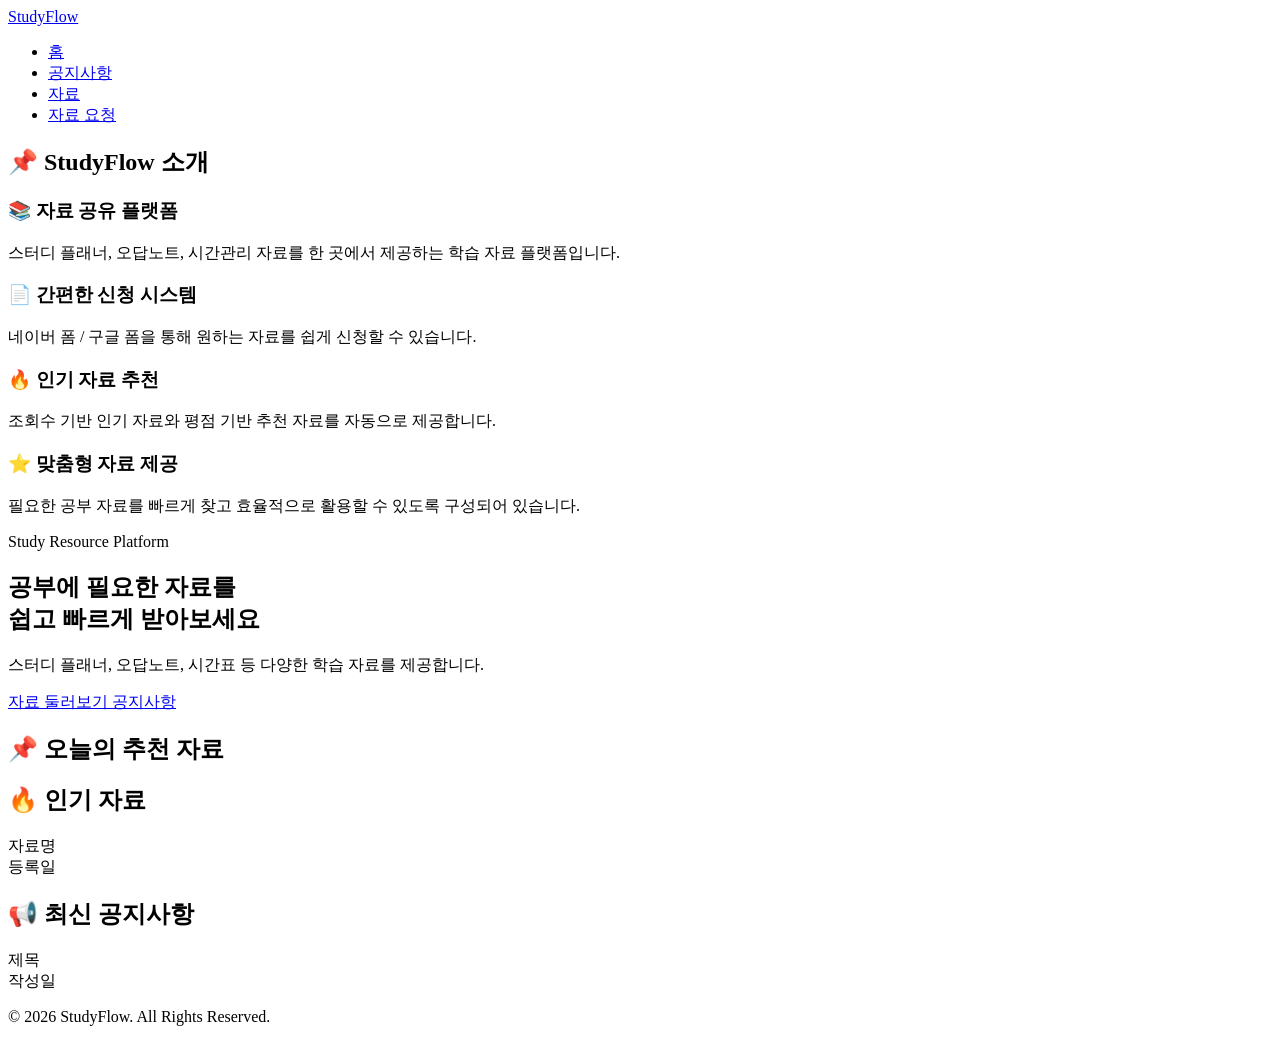
==== index.html @ 9513d9bd "Add files via upload" ====
<!DOCTYPE html>
<html lang="ko">
<head>
    <meta charset="UTF-8">
    <meta name="viewport" content="width=device-width, initial-scale=1.0">
    <title>StudyFlow - 공부 자료 공유 플랫폼</title>

    <link rel="stylesheet" href="css/style.css">
</head>
<body>

<header>
    <div class="container navbar">

        <a href="index.html" class="logo">
            StudyFlow
        </a>

        <nav>
            <ul>
                <li><a href="index.html" class="active">홈</a></li>
                <li><a href="notice.html">공지사항</a></li>
                <li><a href="products.html">자료</a></li>
                <li><a href="request.html">자료 요청</a></li>
            </ul>
        </nav>

    </div>
</header>

<section class="hero">

    <section class="section">

    <div class="container">

        <h2 class="section-title">
            📌 StudyFlow 소개
        </h2>

        <div class="intro-grid">

            <div class="intro-card">
                <h3>📚 자료 공유 플랫폼</h3>
                <p>
                    스터디 플래너, 오답노트, 시간관리 자료를
                    한 곳에서 제공하는 학습 자료 플랫폼입니다.
                </p>
            </div>

            <div class="intro-card">
                <h3>📄 간편한 신청 시스템</h3>
                <p>
                    네이버 폼 / 구글 폼을 통해
                    원하는 자료를 쉽게 신청할 수 있습니다.
                </p>
            </div>

            <div class="intro-card">
                <h3>🔥 인기 자료 추천</h3>
                <p>
                    조회수 기반 인기 자료와
                    평점 기반 추천 자료를 자동으로 제공합니다.
                </p>
            </div>

            <div class="intro-card">
                <h3>⭐ 맞춤형 자료 제공</h3>
                <p>
                    필요한 공부 자료를 빠르게 찾고
                    효율적으로 활용할 수 있도록 구성되어 있습니다.
                </p>
            </div>

        </div>

    </div>

</section>

    <div class="container">

        <span class="badge">
            Study Resource Platform
        </span>

        <h1>
            공부에 필요한 자료를<br>
            쉽고 빠르게 받아보세요
        </h1>

        <p>
            스터디 플래너, 오답노트, 시간표 등
            다양한 학습 자료를 제공합니다.
        </p>

        <div class="hero-buttons">

            <a href="products.html"
               class="btn-primary">

                자료 둘러보기

            </a>

            <a href="notice.html"
               class="btn-secondary">

                공지사항

            </a>

        </div>

    </div>

</section>

<section class="section">

    <div class="container">

        <h2 class="section-title">
            📌 오늘의 추천 자료
        </h2>

        <div id="featuredProduct"></div>

    </div>

</section>

<section class="section">

    <div class="container">

        <h2 class="section-title">
            🔥 인기 자료
        </h2>

        <div class="board-header">
            <div>자료명</div>
            <div>등록일</div>
        </div>

        <div id="popularProducts"></div>

    </div>

</section>

<section class="section">

    <div class="container">

        <h2 class="section-title">
            📢 최신 공지사항
        </h2>

        <div class="board-header">
            <div>제목</div>
            <div>작성일</div>
        </div>

        <div id="latestNotices"></div>

    </div>

</section>

<footer>

    <div class="container">

        <p>
            © 2026 StudyFlow. All Rights Reserved.
        </p>

    </div>

</footer>

<script src="js/main.js"></script>

</body>
</html>
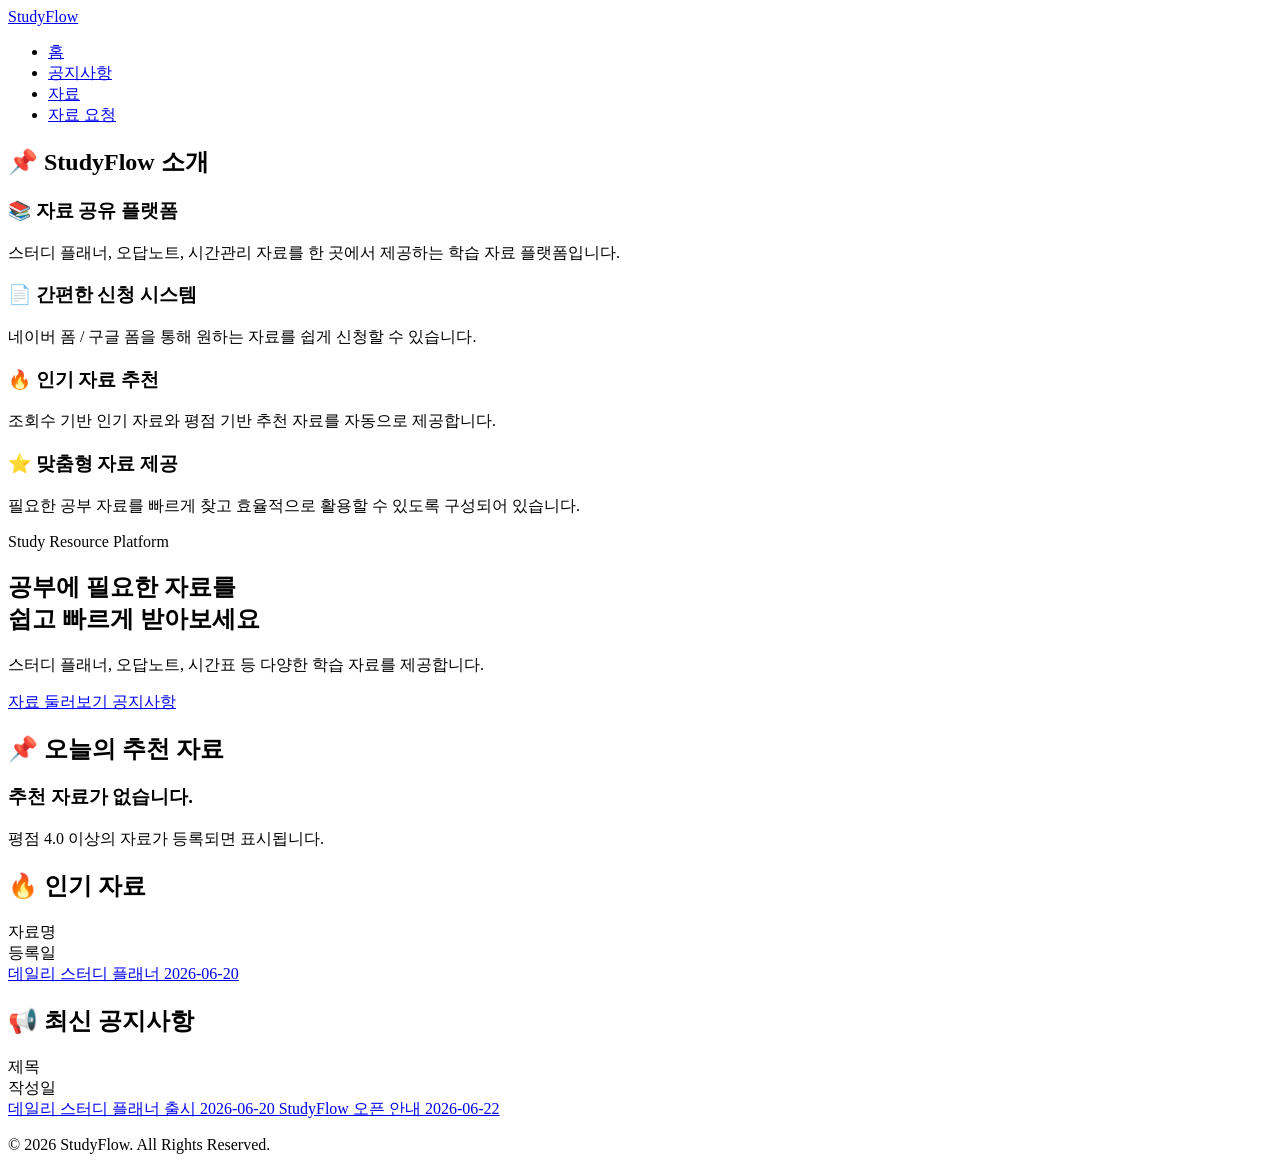
==== commit 35d1468b: "Update index.html" ====
--- a/index.html
+++ b/index.html
@@ -1,11 +1,58 @@
 <!DOCTYPE html>
 <html lang="ko">
 <head>
+
+    <!-- =========================
+        기본 설정
+    ========================== -->
     <meta charset="UTF-8">
     <meta name="viewport" content="width=device-width, initial-scale=1.0">
-    <title>StudyFlow - 공부 자료 공유 플랫폼</title>
-
-    <link rel="stylesheet" href="css/style.css">
+
+    <!-- =========================
+        SEO 핵심
+    ========================== -->
+    <title>StudyFlow | 공부 자료 공유 플랫폼</title>
+
+    <meta name="description"
+          content="StudyFlow는 스터디 플래너, 오답노트, 공부 계획표 등 학습 자료를 무료로 제공하는 플랫폼입니다.">
+
+    <meta name="keywords"
+          content="스터디 플래너, 공부 계획표, 오답노트, 공부 자료, 학습 자료, PDF 다운로드">
+
+    <meta name="author" content="StudyFlow">
+
+    <!-- =========================
+        검색엔진 수집
+    ========================== -->
+    <meta name="robots" content="index, follow">
+
+    <!-- =========================
+        Open Graph (카톡/디스코드 미리보기)
+    ========================== -->
+    <meta property="og:title" content="StudyFlow | 공부 자료 플랫폼">
+    <meta property="og:description" content="스터디 플래너, 오답노트 등 무료 공부 자료 제공">
+    <meta property="og:type" content="website">
+    <meta property="og:url" content="https://studyflow.kro.kr">
+    <meta property="og:image" content="https://studyflow.kro.kr/og-image.png">
+
+    <!-- =========================
+        Twitter 카드
+    ========================== -->
+    <meta name="twitter:card" content="summary_large_image">
+    <meta name="twitter:title" content="StudyFlow">
+    <meta name="twitter:description" content="무료 스터디 플래너 & 공부 자료">
+    <meta name="twitter:image" content="https://studyflow.kro.kr/og-image.png">
+
+    <!-- =========================
+        파비콘
+    ========================== -->
+    <link rel="icon" href="/favicon.ico">
+
+    <!-- =========================
+        CSS
+    ========================== -->
+    <link rel="stylesheet" href="style.css">
+
 </head>
 <body>
 
@@ -183,4 +230,4 @@
 <script src="js/main.js"></script>
 
 </body>
-</html>+</html>
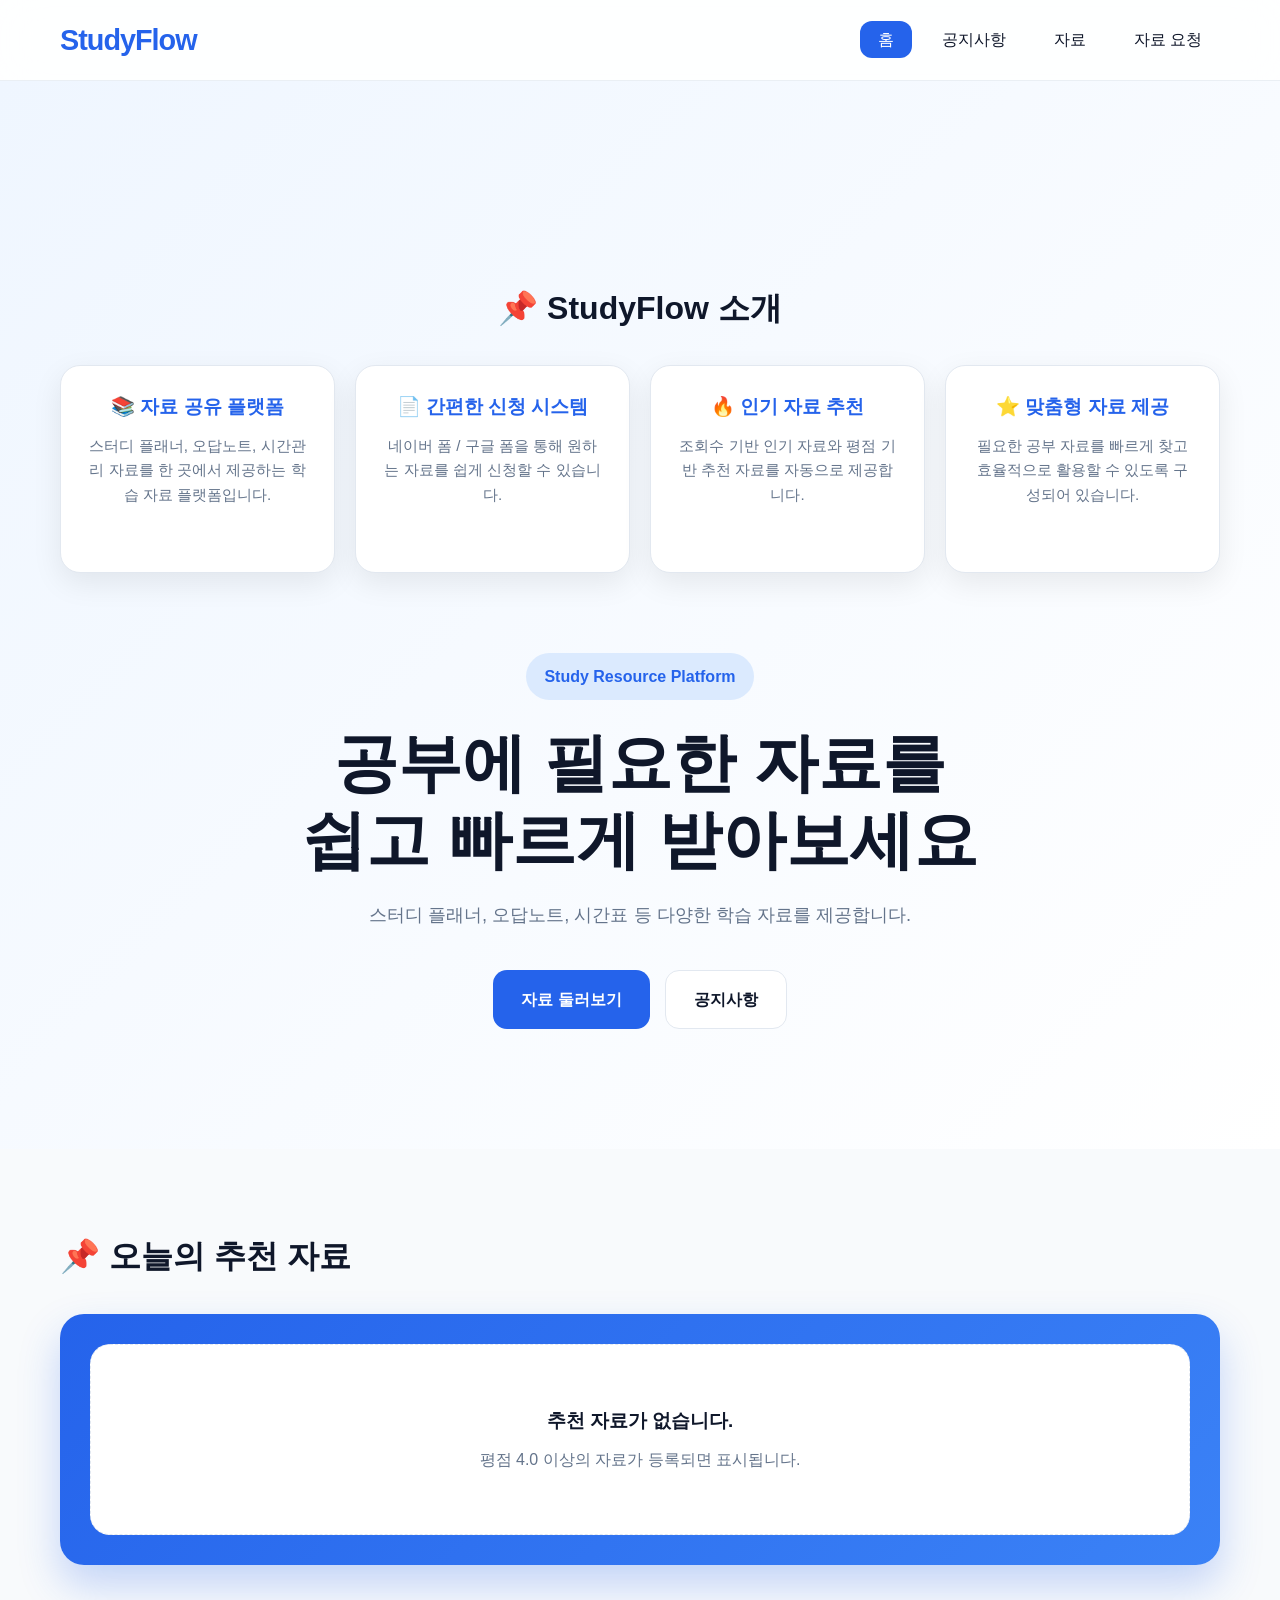
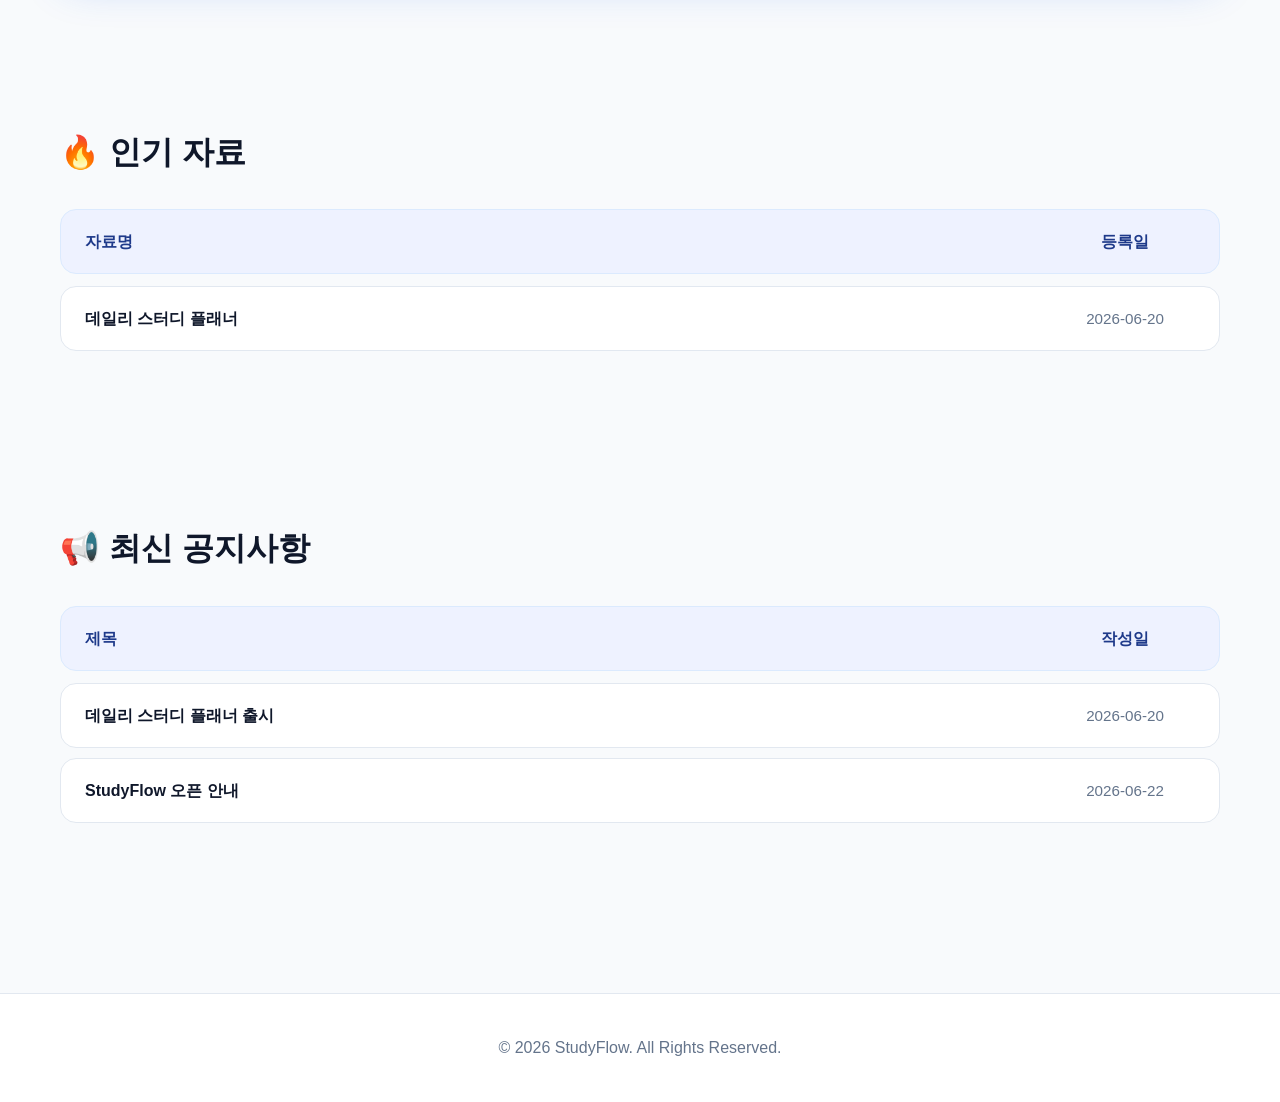
==== commit da8cb87e: "Update index.html" ====
--- a/index.html
+++ b/index.html
@@ -51,7 +51,7 @@
     <!-- =========================
         CSS
     ========================== -->
-    <link rel="stylesheet" href="style.css">
+    <link rel="stylesheet" href="css/style.css">
 
 </head>
 <body>
--- a/css/style.css
+++ b/css/style.css
@@ -0,0 +1,1671 @@
+/* =========================
+   RESET
+========================= */
+
+*{
+    margin:0;
+    padding:0;
+    box-sizing:border-box;
+}
+
+:root{
+
+    --primary:#2563eb;
+    --primary-dark:#1d4ed8;
+
+    --secondary:#f8fafc;
+
+    --text:#0f172a;
+    --text-light:#64748b;
+
+    --border:#e2e8f0;
+
+    --shadow:
+        0 10px 30px rgba(0,0,0,.08);
+
+    --radius:18px;
+
+    --container:1200px;
+}
+
+html{
+    scroll-behavior:smooth;
+}
+
+body{
+
+    font-family:
+        "Pretendard",
+        "Noto Sans KR",
+        sans-serif;
+
+    background:#f8fafc;
+
+    color:var(--text);
+
+    line-height:1.7;
+}
+
+
+/* =========================
+   공통
+========================= */
+
+.container{
+
+    width:100%;
+    max-width:var(--container);
+
+    margin:0 auto;
+
+    padding:0 20px;
+}
+
+.section{
+    padding:80px 0;
+}
+
+.section-title{
+
+    font-size:2rem;
+
+    font-weight:800;
+
+    margin-bottom:30px;
+}
+
+a{
+    text-decoration:none;
+    color:inherit;
+}
+
+img{
+    max-width:100%;
+    display:block;
+}
+
+
+/* =========================
+   HEADER
+========================= */
+
+header{
+
+    position:sticky;
+
+    top:0;
+
+    z-index:1000;
+
+    backdrop-filter:blur(20px);
+
+    background:
+        rgba(255,255,255,.85);
+
+    border-bottom:
+        1px solid rgba(226,232,240,.7);
+}
+
+.navbar{
+
+    display:flex;
+
+    justify-content:space-between;
+
+    align-items:center;
+
+    height:80px;
+}
+
+.logo{
+
+    font-size:1.8rem;
+
+    font-weight:900;
+
+    color:var(--primary);
+
+    letter-spacing:-1px;
+}
+
+nav ul{
+
+    display:flex;
+
+    gap:12px;
+
+    list-style:none;
+}
+
+nav a{
+
+    padding:10px 18px;
+
+    border-radius:12px;
+
+    transition:.25s;
+}
+
+nav a:hover{
+
+    background:#eff6ff;
+
+    color:var(--primary);
+}
+
+nav a.active{
+
+    background:var(--primary);
+
+    color:white;
+}
+
+
+/* =========================
+   HERO
+========================= */
+
+.hero{
+
+    padding:120px 0;
+
+    text-align:center;
+
+    background:
+        linear-gradient(
+            135deg,
+            #eff6ff,
+            #ffffff
+        );
+}
+
+.badge{
+
+    display:inline-block;
+
+    padding:10px 18px;
+
+    border-radius:999px;
+
+    background:#dbeafe;
+
+    color:var(--primary);
+
+    font-weight:700;
+
+    margin-bottom:25px;
+}
+
+.hero h1{
+
+    font-size:4rem;
+
+    font-weight:900;
+
+    line-height:1.2;
+
+    margin-bottom:20px;
+}
+
+.hero p{
+
+    max-width:700px;
+
+    margin:0 auto;
+
+    color:var(--text-light);
+
+    font-size:1.15rem;
+
+    margin-bottom:40px;
+}
+
+.hero-buttons{
+
+    display:flex;
+
+    justify-content:center;
+
+    gap:15px;
+
+    flex-wrap:wrap;
+}
+
+
+/* =========================
+   BUTTON
+========================= */
+
+.btn-primary{
+
+    display:inline-flex;
+
+    align-items:center;
+
+    justify-content:center;
+
+    padding:15px 28px;
+
+    border-radius:14px;
+
+    background:var(--primary);
+
+    color:white;
+
+    font-weight:700;
+
+    transition:.25s;
+}
+
+.btn-primary:hover{
+
+    background:var(--primary-dark);
+
+    transform:translateY(-2px);
+}
+
+.btn-secondary{
+
+    display:inline-flex;
+
+    align-items:center;
+
+    justify-content:center;
+
+    padding:15px 28px;
+
+    border-radius:14px;
+
+    border:1px solid var(--border);
+
+    background:white;
+
+    font-weight:700;
+
+    transition:.25s;
+}
+
+.btn-secondary:hover{
+
+    transform:translateY(-2px);
+
+    box-shadow:var(--shadow);
+}
+
+
+/* =========================
+   PAGE HEADER
+========================= */
+
+.page-header{
+
+    padding:90px 0 60px;
+
+    text-align:center;
+}
+
+.page-header h1{
+
+    font-size:3rem;
+
+    font-weight:900;
+
+    margin-bottom:15px;
+}
+
+.page-header p{
+
+    color:var(--text-light);
+}
+
+
+/* =========================
+   CARD
+========================= */
+
+.card{
+
+    background:white;
+
+    border-radius:var(--radius);
+
+    padding:25px;
+
+    box-shadow:var(--shadow);
+}
+
+
+/* =========================
+   BOARD
+========================= */
+
+.board-header{
+
+    display:grid;
+
+    grid-template-columns:
+        1fr 140px;
+
+    background:#eef2ff;
+
+    border:1px solid #dbeafe;
+
+    border-radius:16px;
+
+    padding:18px 24px;
+
+    font-weight:800;
+
+    color:#1e3a8a;
+
+    margin-bottom:12px;
+}
+
+.board-header div:last-child{
+    text-align:center;
+}
+
+
+.board-row{
+
+    display:grid;
+
+    grid-template-columns:
+        1fr 140px;
+
+    align-items:center;
+
+    background:white;
+
+    padding:18px 24px;
+
+    margin-bottom:10px;
+
+    border-radius:16px;
+
+    border:1px solid var(--border);
+
+    transition:.25s;
+}
+
+.board-row:hover{
+
+    transform:translateY(-3px);
+
+    box-shadow:
+        0 15px 35px rgba(37,99,235,.08);
+
+    border-color:#bfdbfe;
+}
+
+.board-row span:first-child{
+
+    font-weight:600;
+
+    overflow:hidden;
+
+    text-overflow:ellipsis;
+
+    white-space:nowrap;
+}
+
+.board-row span:last-child{
+
+    text-align:center;
+
+    color:var(--text-light);
+
+    font-size:.95rem;
+}
+
+
+/* =========================
+   SEARCH
+========================= */
+
+.search-box{
+
+    margin-bottom:25px;
+}
+
+.search-box input{
+
+    width:100%;
+
+    padding:16px 20px;
+
+    border:1px solid var(--border);
+
+    border-radius:16px;
+
+    background:white;
+
+    font-size:1rem;
+
+    transition:.25s;
+}
+
+.search-box input:focus{
+
+    outline:none;
+
+    border-color:var(--primary);
+
+    box-shadow:
+        0 0 0 4px
+        rgba(37,99,235,.1);
+}
+
+
+/* =========================
+   CATEGORY
+========================= */
+
+.category-filter{
+
+    display:flex;
+
+    flex-wrap:wrap;
+
+    gap:10px;
+
+    margin-bottom:25px;
+}
+
+.category-btn{
+
+    border:none;
+
+    cursor:pointer;
+
+    padding:12px 18px;
+
+    border-radius:999px;
+
+    background:white;
+
+    border:1px solid var(--border);
+
+    font-weight:600;
+
+    transition:.25s;
+}
+
+.category-btn:hover{
+
+    border-color:#93c5fd;
+
+    color:var(--primary);
+}
+
+.category-btn.active{
+
+    background:var(--primary);
+
+    color:white;
+
+    border-color:var(--primary);
+}
+
+
+/* =========================
+   SORT
+========================= */
+
+.sort-box{
+
+    display:flex;
+
+    justify-content:flex-end;
+
+    margin-bottom:25px;
+}
+
+.sort-box select{
+
+    padding:12px 16px;
+
+    border-radius:14px;
+
+    border:1px solid var(--border);
+
+    background:white;
+
+    cursor:pointer;
+
+    font-size:.95rem;
+}
+
+.sort-box select:focus{
+
+    outline:none;
+
+    border-color:var(--primary);
+}
+
+
+/* =========================
+   FEATURED PRODUCT
+========================= */
+
+#featuredProduct{
+
+    background:
+        linear-gradient(
+            135deg,
+            #2563eb,
+            #3b82f6
+        );
+
+    border-radius:24px;
+
+    padding:30px;
+
+    color:white;
+
+    box-shadow:
+        0 20px 40px
+        rgba(37,99,235,.25);
+}
+
+#featuredProduct .board-row{
+
+    background:transparent;
+
+    border:none;
+
+    padding:0;
+
+    color:white;
+
+    margin:0;
+
+    box-shadow:none;
+}
+
+#featuredProduct .board-row:hover{
+
+    transform:none;
+}
+
+#featuredProduct span{
+
+    color:white !important;
+
+    font-size:1.1rem;
+}
+
+
+/* =========================
+   CONTENT PAGE
+========================= */
+
+.content-page{
+
+    background:white;
+
+    border-radius:24px;
+
+    padding:40px;
+
+    box-shadow:var(--shadow);
+}
+
+.content-page h1{
+
+    font-size:2.3rem;
+
+    margin-bottom:15px;
+
+    line-height:1.3;
+}
+
+.meta{
+
+    color:var(--text-light);
+
+    margin-bottom:25px;
+
+    padding-bottom:20px;
+
+    border-bottom:
+        1px solid var(--border);
+}
+
+#content{
+
+    margin-top:30px;
+
+    line-height:1.9;
+}
+
+#content p{
+
+    margin-bottom:18px;
+}
+
+
+/* =========================
+   FOOTER
+========================= */
+
+footer{
+
+    margin-top:80px;
+
+    background:white;
+
+    border-top:
+        1px solid var(--border);
+
+    padding:40px 0;
+
+    text-align:center;
+
+    color:var(--text-light);
+}
+
+
+/* =========================
+   PRODUCT STATS (수정본)
+========================= */
+
+.stats{
+
+    display:grid;
+
+    grid-template-columns:
+        repeat(auto-fit, minmax(160px, 1fr));
+
+    gap:15px;
+
+    margin:30px 0;
+}
+
+.stat-card{
+
+    background:white;
+
+    border:1px solid var(--border);
+
+    border-radius:18px;
+
+    padding:22px;
+
+    text-align:center;
+
+    transition:.25s;
+
+}
+
+.stat-card:hover{
+
+    transform:translateY(-4px);
+
+    box-shadow:
+        0 12px 25px rgba(0,0,0,.08);
+}
+
+.stat-card strong{
+
+    display:block;
+
+    font-size:1.6rem;
+
+    font-weight:800;
+
+    color:var(--primary);
+
+    margin-bottom:6px;
+}
+
+.stat-card span{
+
+    color:var(--text-light);
+
+    font-size:.9rem;
+}
+
+/* =========================
+   PREVIEW IMAGE
+========================= */
+
+.preview-image{
+
+    width:100%;
+
+    border-radius:20px;
+
+    margin:30px 0;
+
+    border:1px solid var(--border);
+
+    box-shadow:
+        0 10px 25px rgba(0,0,0,.06);
+
+    transition:.3s;
+}
+
+.preview-image:hover{
+
+    transform:scale(1.01);
+}
+
+
+/* =========================
+   TAGS
+========================= */
+
+.tags{
+
+    display:flex;
+
+    flex-wrap:wrap;
+
+    gap:10px;
+
+    margin:25px 0;
+}
+
+.tag{
+
+    display:inline-flex;
+
+    align-items:center;
+
+    padding:8px 14px;
+
+    border-radius:999px;
+
+    background:#eff6ff;
+
+    color:var(--primary);
+
+    font-size:.9rem;
+
+    font-weight:700;
+
+    border:1px solid #bfdbfe;
+}
+
+.tag:hover{
+
+    background:#dbeafe;
+}
+
+
+/* =========================
+   DOWNLOAD BOX
+========================= */
+
+.download-box{
+
+    margin-top:40px;
+
+    padding:30px;
+
+    border-radius:24px;
+
+    background:
+        linear-gradient(
+            135deg,
+            #eff6ff,
+            #ffffff
+        );
+
+    border:1px solid #dbeafe;
+}
+
+.download-box h3{
+
+    font-size:1.4rem;
+
+    margin-bottom:10px;
+}
+
+.download-box p{
+
+    color:var(--text-light);
+
+    margin-bottom:20px;
+}
+
+
+/* =========================
+   REQUEST PAGE
+========================= */
+
+.request-card{
+
+    background:white;
+
+    border-radius:24px;
+
+    padding:40px;
+
+    text-align:center;
+
+    box-shadow:var(--shadow);
+}
+
+.request-card h2{
+
+    font-size:2rem;
+
+    margin-bottom:15px;
+}
+
+.request-card p{
+
+    color:var(--text-light);
+
+    margin-bottom:25px;
+}
+
+
+/* =========================
+   NOTICE CONTENT
+========================= */
+
+.notice-content{
+
+    line-height:2;
+
+    font-size:1.05rem;
+}
+
+.notice-content img{
+
+    max-width:100%;
+
+    border-radius:16px;
+
+    margin:20px 0;
+}
+
+
+/* =========================
+   EMPTY STATE
+========================= */
+
+.empty-state{
+
+    background:white;
+
+    border-radius:20px;
+
+    padding:60px 20px;
+
+    text-align:center;
+
+    border:1px dashed var(--border);
+
+    color:var(--text-light);
+}
+
+.empty-state h3{
+
+    margin-bottom:10px;
+
+    color:var(--text);
+}
+
+
+/* =========================
+   FADE ANIMATION
+========================= */
+
+@keyframes fadeUp{
+
+    from{
+
+        opacity:0;
+
+        transform:
+            translateY(20px);
+
+    }
+
+    to{
+
+        opacity:1;
+
+        transform:
+            translateY(0);
+
+    }
+}
+
+.hero,
+.board-row,
+.card,
+.content-page,
+.download-box{
+
+    animation:
+        fadeUp .5s ease;
+}
+
+
+/* =========================
+   SCROLLBAR
+========================= */
+
+::-webkit-scrollbar{
+
+    width:10px;
+}
+
+::-webkit-scrollbar-track{
+
+    background:#f1f5f9;
+}
+
+::-webkit-scrollbar-thumb{
+
+    background:#cbd5e1;
+
+    border-radius:999px;
+}
+
+::-webkit-scrollbar-thumb:hover{
+
+    background:#94a3b8;
+}
+
+
+/* =========================
+   MOBILE
+========================= */
+
+@media (max-width:900px){
+
+    .hero h1{
+
+        font-size:2.8rem;
+    }
+
+    .stats{
+
+        grid-template-columns:1fr;
+    }
+
+    .content-page{
+
+        padding:25px;
+    }
+
+    .page-header h1{
+
+        font-size:2.3rem;
+    }
+}
+
+@media (max-width:768px){
+
+    .navbar{
+
+        flex-direction:column;
+
+        height:auto;
+
+        padding:20px 0;
+    }
+
+    nav ul{
+
+        flex-wrap:wrap;
+
+        justify-content:center;
+    }
+
+    .hero{
+
+        padding:90px 0;
+    }
+
+    .hero h1{
+
+        font-size:2.2rem;
+    }
+
+    .hero p{
+
+        font-size:1rem;
+    }
+
+    .board-header,
+    .board-row{
+
+        grid-template-columns:
+            1fr 90px;
+    }
+
+    .section{
+
+        padding:60px 0;
+    }
+}
+
+@media (max-width:500px){
+
+    .board-header{
+
+        display:none;
+    }
+
+    .board-row{
+
+        grid-template-columns:1fr;
+
+        gap:10px;
+    }
+
+    .board-row span:last-child{
+
+        text-align:left;
+    }
+
+    .hero h1{
+
+        font-size:1.8rem;
+    }
+
+    .logo{
+
+        font-size:1.5rem;
+    }
+
+    .btn-primary,
+    .btn-secondary{
+
+        width:100%;
+    }
+
+    .hero-buttons{
+
+        flex-direction:column;
+    }
+}
+
+
+/* =========================
+   NOTICE PIN
+========================= */
+
+.notice-pin{
+
+    display:inline-flex;
+
+    align-items:center;
+
+    gap:6px;
+
+    background:#fef3c7;
+
+    color:#92400e;
+
+    padding:6px 12px;
+
+    border-radius:999px;
+
+    font-size:.85rem;
+
+    font-weight:700;
+
+    margin-right:10px;
+}
+
+
+/* =========================
+   STATS HOVER
+========================= */
+
+.stat-card{
+
+    transition:.25s;
+}
+
+.stat-card:hover{
+
+    transform:translateY(-4px);
+
+    box-shadow:
+        0 12px 25px
+        rgba(0,0,0,.08);
+
+    border-color:#bfdbfe;
+}
+
+
+/* =========================
+   FEATURE BADGE
+========================= */
+
+.feature-badge{
+
+    display:inline-flex;
+
+    align-items:center;
+
+    gap:6px;
+
+    padding:8px 14px;
+
+    border-radius:999px;
+
+    background:#fef9c3;
+
+    color:#854d0e;
+
+    font-size:.85rem;
+
+    font-weight:700;
+}
+
+
+/* =========================
+   PRODUCT THUMBNAIL CARD
+========================= */
+
+.product-thumbnail{
+
+    width:100%;
+
+    border-radius:20px;
+
+    overflow:hidden;
+
+    margin-bottom:20px;
+
+    border:1px solid var(--border);
+}
+
+.product-thumbnail img{
+
+    width:100%;
+
+    transition:.4s;
+}
+
+.product-thumbnail:hover img{
+
+    transform:scale(1.05);
+}
+
+
+/* =========================
+   RELATED PRODUCTS
+========================= */
+
+.related-products{
+
+    margin-top:60px;
+}
+
+.related-products h3{
+
+    margin-bottom:20px;
+
+    font-size:1.5rem;
+}
+
+.related-grid{
+
+    display:grid;
+
+    grid-template-columns:
+        repeat(auto-fit,minmax(250px,1fr));
+
+    gap:20px;
+}
+
+.related-card{
+
+    background:white;
+
+    border:1px solid var(--border);
+
+    border-radius:20px;
+
+    padding:20px;
+
+    transition:.25s;
+}
+
+.related-card:hover{
+
+    transform:translateY(-4px);
+
+    box-shadow:
+        0 15px 30px rgba(0,0,0,.08);
+}
+
+.related-card h4{
+
+    margin-bottom:10px;
+}
+
+.related-card p{
+
+    color:var(--text-light);
+
+    font-size:.95rem;
+}
+
+
+/* =========================
+   LOADING SKELETON
+========================= */
+
+.skeleton{
+
+    height:20px;
+
+    border-radius:10px;
+
+    background:
+        linear-gradient(
+            90deg,
+            #f1f5f9 25%,
+            #e2e8f0 50%,
+            #f1f5f9 75%
+        );
+
+    background-size:200% 100%;
+
+    animation:
+        shimmer 1.5s infinite;
+}
+
+@keyframes shimmer{
+
+    0%{
+        background-position:
+            200% 0;
+    }
+
+    100%{
+        background-position:
+            -200% 0;
+    }
+}
+
+
+/* =========================
+   BACK TO TOP
+========================= */
+
+.back-to-top{
+
+    position:fixed;
+
+    right:25px;
+
+    bottom:25px;
+
+    width:52px;
+
+    height:52px;
+
+    border:none;
+
+    border-radius:50%;
+
+    background:var(--primary);
+
+    color:white;
+
+    font-size:1.2rem;
+
+    cursor:pointer;
+
+    box-shadow:
+        0 10px 25px
+        rgba(37,99,235,.3);
+
+    transition:.25s;
+
+    z-index:999;
+}
+
+.back-to-top:hover{
+
+    transform:translateY(-4px);
+}
+
+
+/* =========================
+   GLASS CARD
+========================= */
+
+.glass-card{
+
+    background:
+        rgba(255,255,255,.75);
+
+    backdrop-filter:
+        blur(16px);
+
+    border:
+        1px solid rgba(255,255,255,.4);
+
+    border-radius:24px;
+
+    padding:30px;
+}
+
+
+/* =========================
+   HOVER UNDERLINE
+========================= */
+
+.link-hover{
+
+    position:relative;
+}
+
+.link-hover::after{
+
+    content:"";
+
+    position:absolute;
+
+    left:0;
+
+    bottom:-3px;
+
+    width:0;
+
+    height:2px;
+
+    background:var(--primary);
+
+    transition:.25s;
+}
+
+.link-hover:hover::after{
+
+    width:100%;
+}
+
+
+/* =========================
+   PREMIUM SHADOW
+========================= */
+
+.premium-card{
+
+    background:white;
+
+    border-radius:24px;
+
+    padding:25px;
+
+    box-shadow:
+        0 25px 50px rgba(15,23,42,.08);
+
+    transition:.3s;
+}
+
+.premium-card:hover{
+
+    transform:translateY(-6px);
+
+    box-shadow:
+        0 35px 60px rgba(15,23,42,.12);
+}
+
+
+/* =========================
+   STATUS BADGE
+========================= */
+
+.status-new{
+
+    background:#dcfce7;
+
+    color:#166534;
+
+    padding:5px 10px;
+
+    border-radius:999px;
+
+    font-size:.8rem;
+
+    font-weight:700;
+}
+
+.status-hot{
+
+    background:#fee2e2;
+
+    color:#b91c1c;
+
+    padding:5px 10px;
+
+    border-radius:999px;
+
+    font-size:.8rem;
+
+    font-weight:700;
+}
+
+
+/* =========================
+   SELECTION COLOR
+========================= */
+
+::selection{
+
+    background:#bfdbfe;
+
+    color:#1e3a8a;
+}
+
+/* =========================
+   INTRO CARDS (홈 소개)
+========================= */
+
+.intro-grid{
+
+    display:grid;
+
+    grid-template-columns:
+        repeat(4,1fr);
+
+    gap:20px;
+
+    margin-top:30px;
+}
+
+.intro-card{
+
+    background:white;
+
+    border:1px solid var(--border);
+
+    border-radius:20px;
+
+    padding:25px;
+
+    box-shadow:var(--shadow);
+
+    transition:.3s;
+
+}
+
+.intro-card:hover{
+
+    transform:translateY(-6px);
+
+    box-shadow:
+        0 20px 40px rgba(0,0,0,.1);
+}
+
+.intro-card h3{
+
+    font-size:1.2rem;
+
+    margin-bottom:10px;
+
+    color:var(--primary);
+}
+
+.intro-card p{
+
+    color:var(--text-light);
+
+    line-height:1.6;
+    font-size:.95rem;
+}
+
+
+@media (max-width: 480px){
+
+    /* =========================
+       HERO TITLE
+    ========================= */
+
+    .hero h1{
+        font-size:1.8rem;
+    }
+
+
+    /* =========================
+       BUTTONS
+    ========================= */
+
+    .hero-buttons{
+        flex-direction:column;
+        gap:10px;
+    }
+
+    .btn-primary,
+    .btn-secondary{
+        width:100%;
+        text-align:center;
+    }
+
+
+    /* =========================
+       SECTION TITLE
+    ========================= */
+
+    .section-title{
+        font-size:1.4rem;
+    }
+
+
+    /* =========================
+       CARD PADDING
+    ========================= */
+
+    .intro-card,
+    .card,
+    .premium-card{
+        padding:18px;
+    }
+
+
+    /* =========================
+       BOARD ROW TEXT
+    ========================= */
+
+    .board-row span:first-child{
+        font-size:1rem;
+    }
+
+
+    /* =========================
+       STATS TEXT
+    ========================= */
+
+    .stat-card strong{
+        font-size:1.3rem;
+    }
+}
+
+
+@media (max-width: 768px){
+
+    /* =========================
+       HERO
+    ========================= */
+
+    .hero h1{
+        font-size:2.2rem;
+    }
+
+    .hero p{
+        font-size:1rem;
+    }
+
+    .hero{
+        padding:80px 0;
+    }
+
+
+    /* =========================
+       INTRO CARDS
+    ========================= */
+
+    .intro-grid{
+        grid-template-columns:1fr;
+    }
+
+
+    /* =========================
+       BOARD
+    ========================= */
+
+    .board-header{
+        display:none;
+    }
+
+    .board-row{
+        grid-template-columns:1fr;
+        gap:8px;
+        padding:16px;
+    }
+
+    .board-row span:last-child{
+        text-align:left;
+        font-size:.9rem;
+    }
+
+
+    /* =========================
+       STATS
+    ========================= */
+
+    .stats{
+        grid-template-columns:1fr;
+    }
+
+
+    /* =========================
+       CONTENT PAGE
+    ========================= */
+
+    .content-page{
+        padding:25px;
+    }
+
+
+    /* =========================
+       NAV
+    ========================= */
+
+    nav ul{
+        flex-wrap:wrap;
+        justify-content:center;
+        gap:8px;
+    }
+
+    .navbar{
+        flex-direction:column;
+        height:auto;
+        padding:15px 0;
+    }
+}
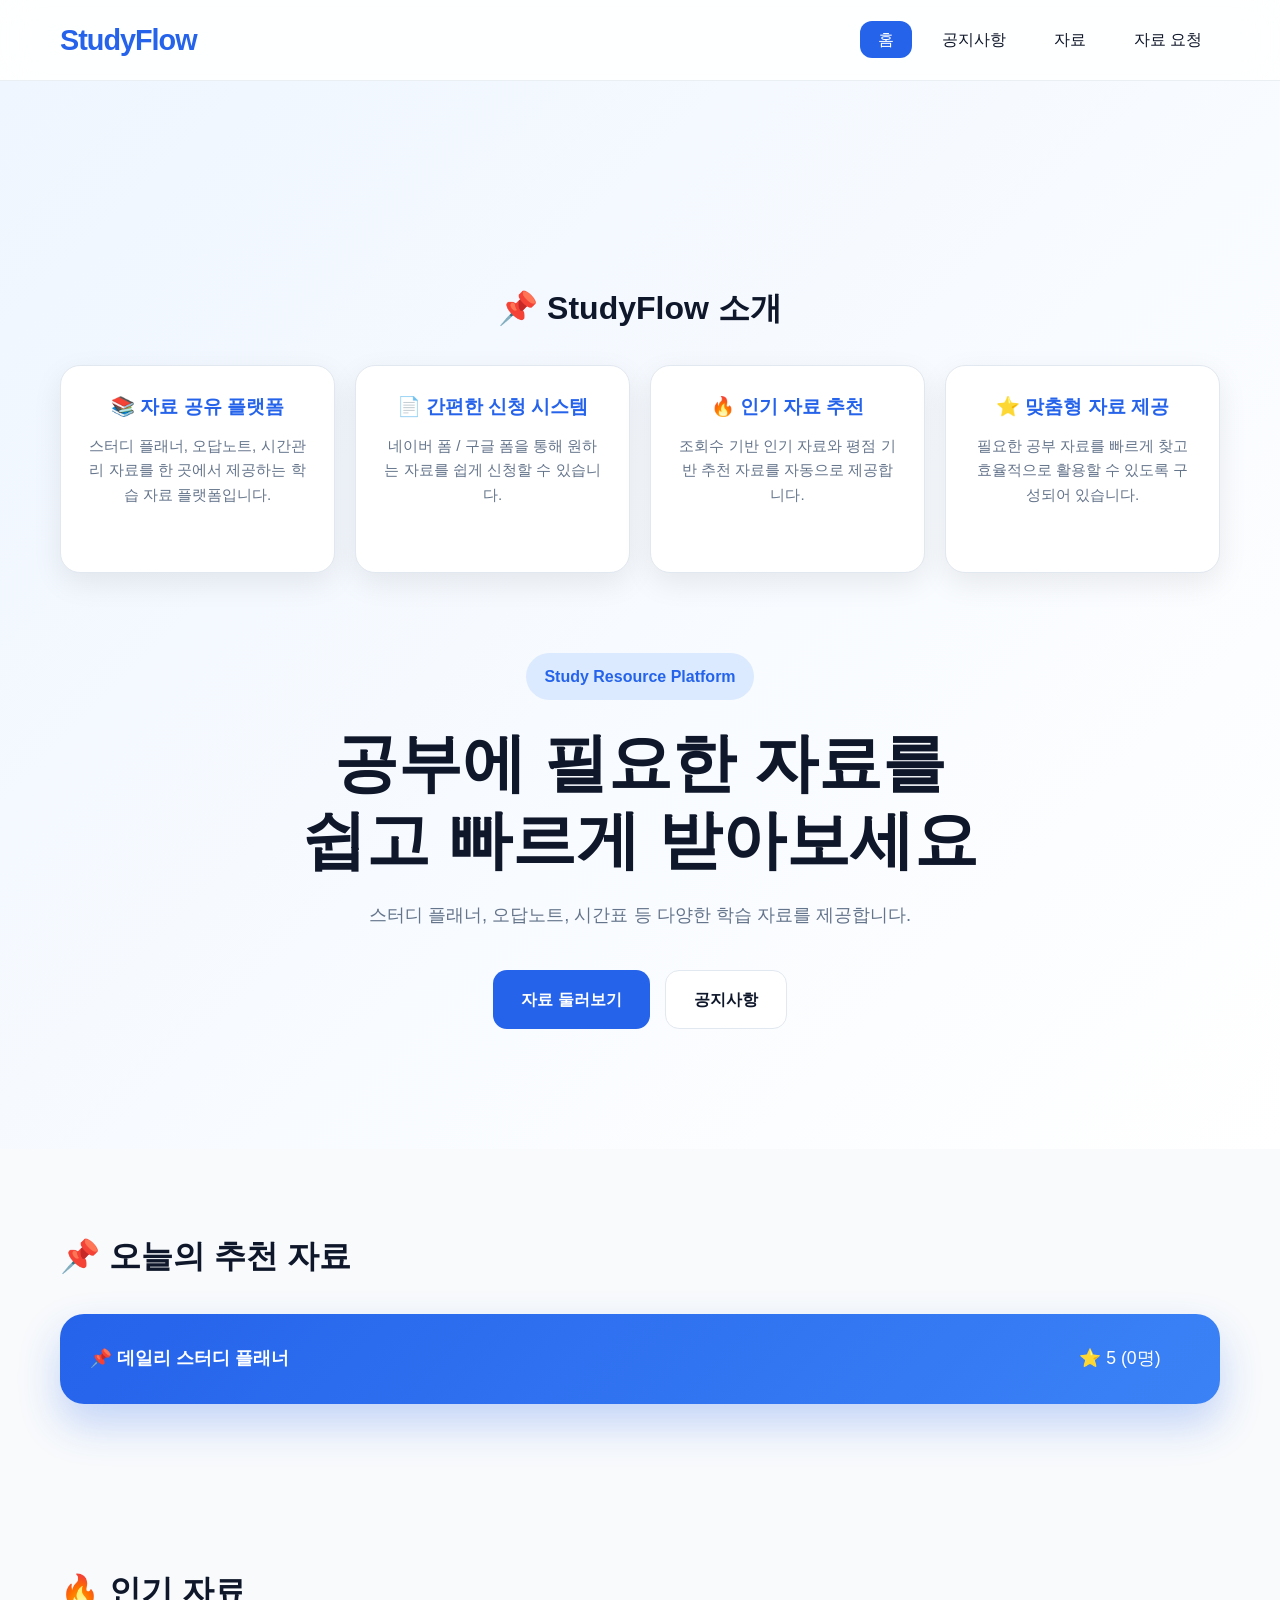
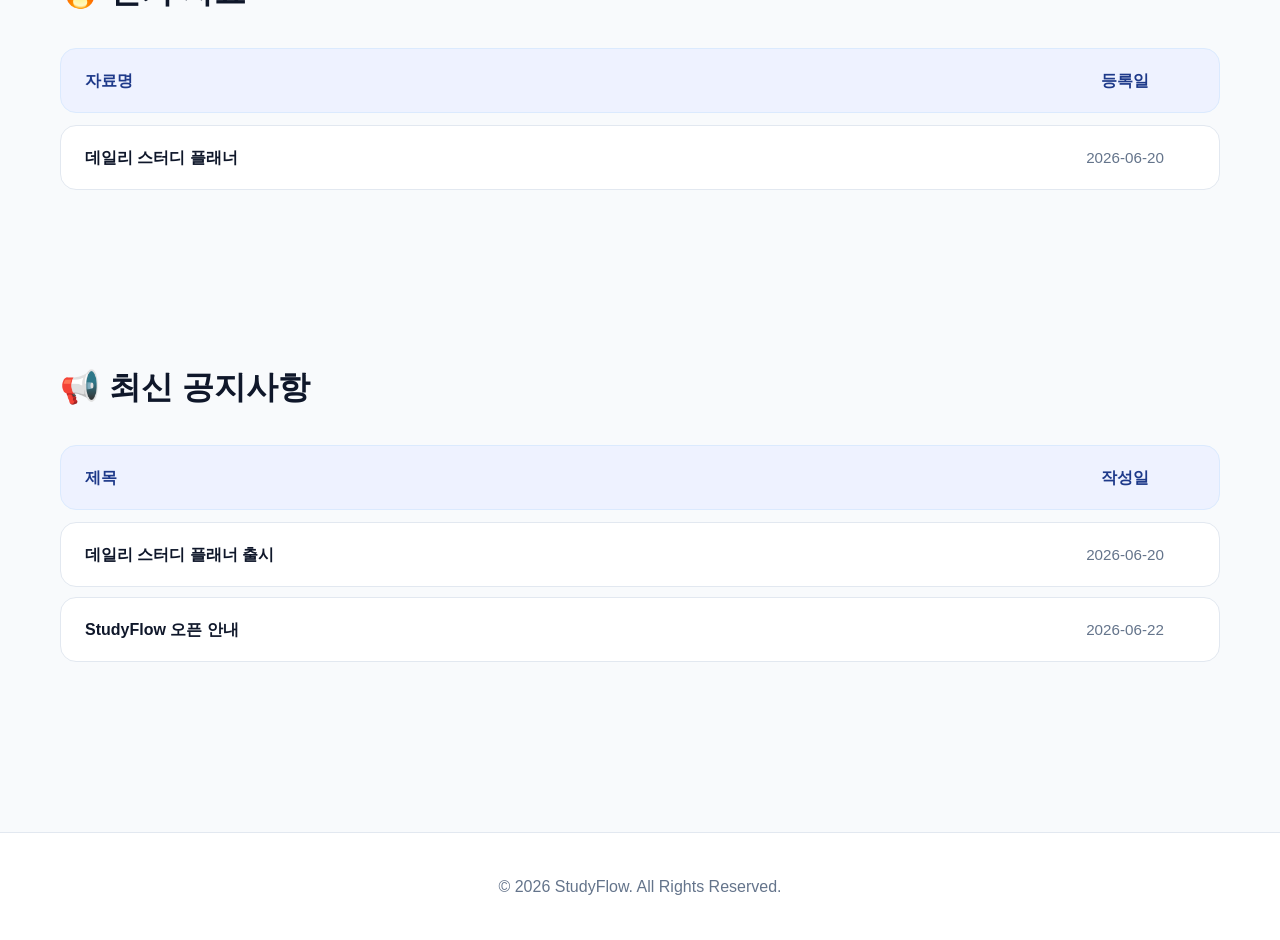
==== commit 49e455ae: "Update index.html" ====
--- a/index.html
+++ b/index.html
@@ -33,7 +33,7 @@
     <meta property="og:description" content="스터디 플래너, 오답노트 등 무료 공부 자료 제공">
     <meta property="og:type" content="website">
     <meta property="og:url" content="https://studyflow.kro.kr">
-    <meta property="og:image" content="https://studyflow.kro.kr/og-image.png">
+    
 
     <!-- =========================
         Twitter 카드
